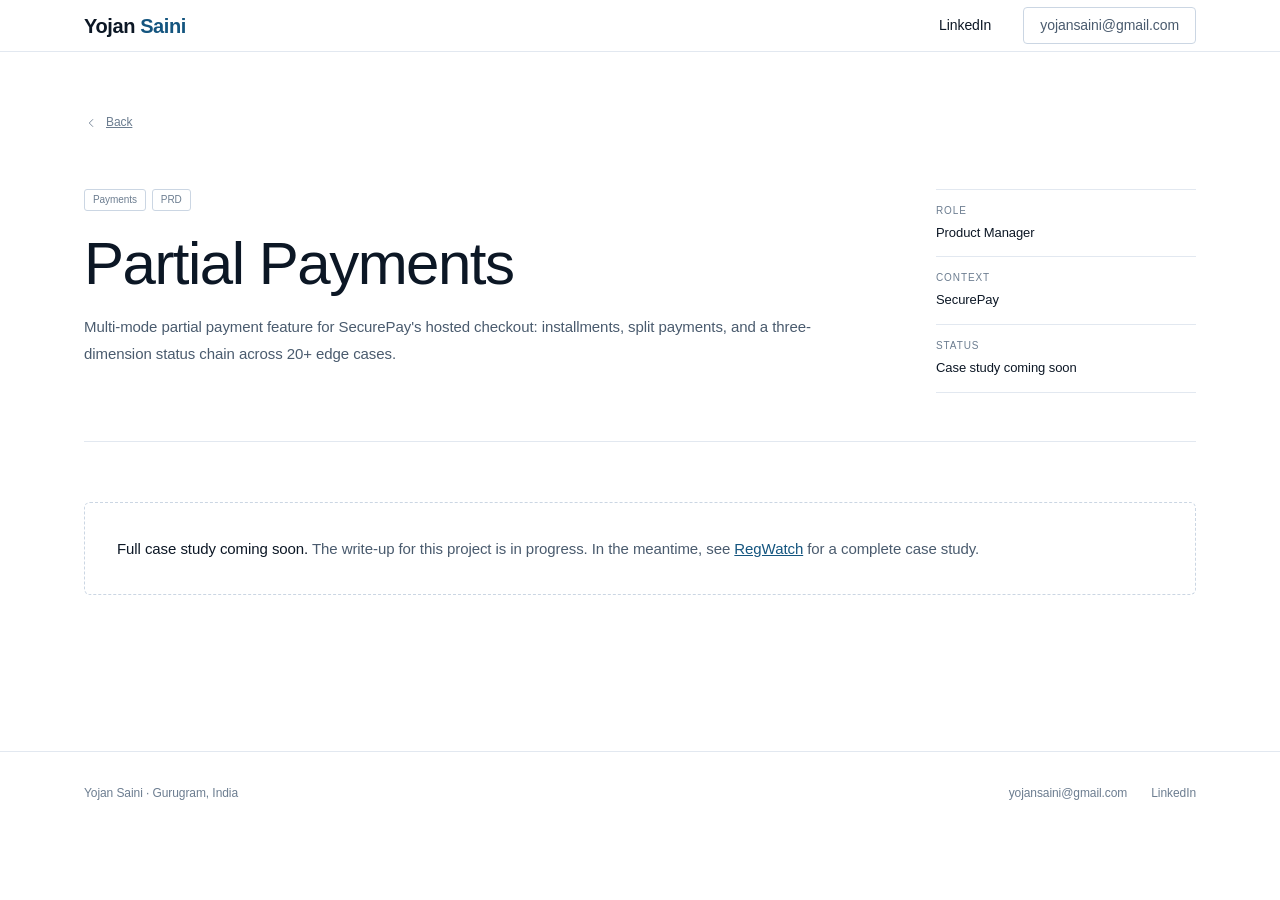
==== projects/partial-payments.html @ e617119c "portfolio" ====
<!DOCTYPE html>
<html lang="en">
<head>
<meta charset="UTF-8">
<meta name="viewport" content="width=device-width, initial-scale=1">
<title>Partial Payments · Yojan Saini</title>
<link rel="preconnect" href="https://api.fontshare.com">
<link rel="preconnect" href="https://cdn.fontshare.com" crossorigin>
<link href="https://api.fontshare.com/v2/css?f[]=general-sans@300,400,500,600,700&display=swap" rel="stylesheet">
<link rel="stylesheet" href="../assets/css/style.css">
</head>
<body>

<nav class="site-nav">
  <a class="nav-id" href="../index.html">Yojan <span>Saini</span></a>
  <div class="nav-right">
    <a href="https://linkedin.com/in/yojan-saini/" target="_blank">LinkedIn</a>
    <a href="mailto:yojansaini@gmail.com" class="nav-cta">yojansaini@gmail.com</a>
  </div>
</nav>

<div class="cs-wrap">
  <a class="back" href="../index.html"><svg viewBox="0 0 24 24"><polyline points="15 18 9 12 15 6"/></svg>Back</a>
  <div class="cs-header">
    <div>
      <div class="cs-tags"><span class="rtag">Payments</span><span class="rtag">PRD</span></div>
      <h1 class="cs-title">Partial Payments</h1>
      <p class="cs-lead">Multi-mode partial payment feature for SecurePay's hosted checkout: installments, split payments, and a three-dimension status chain across 20+ edge cases.</p>
    </div>
    <div>
      <div class="spec-item"><div class="spec-label">Role</div><div class="spec-val">Product Manager</div></div>
      <div class="spec-item"><div class="spec-label">Context</div><div class="spec-val">SecurePay</div></div>
      <div class="spec-item"><div class="spec-label">Status</div><div class="spec-val">Case study coming soon</div></div>
    </div>
  </div>
  <div class="cs-soon"><strong>Full case study coming soon.</strong> The write-up for this project is in progress. In the meantime, see <a href="regwatch.html" style="color:var(--accent2)">RegWatch</a> for a complete case study.</div>
</div>

<footer>
  <span class="footer-l">Yojan Saini · Gurugram, India</span>
  <div class="footer-r">
    <a href="mailto:yojansaini@gmail.com">yojansaini@gmail.com</a>
    <a href="https://linkedin.com/in/yojan-saini/" target="_blank">LinkedIn</a>
  </div>
</footer>
</body></html>
---- assets/css/style.css ----
*,*::before,*::after{box-sizing:border-box;margin:0;padding:0}
:root{
  color-scheme:dark;
  --bg:#070f1c;--bg1:#0e1b2e;--bg2:#13263d;--bg3:#1e3a5c;
  --text:#f4f6f8;--text2:#b2c0d1;--text3:#8699ad;
  --accent:#5a9fd4;--accent2:#8ec5f0;
  --border:#24405f;--border2:#365madd;--border2:#365a7f;
  --purple:#9b74e8;--purple2:#bfa0f5;
  --navbg:rgba(7,15,28,.92);--card1:#0e1b2e;--card2:rgba(14,27,46,.45);
  --card1h:#13263d;--card2h:rgba(19,38,61,.55);
  --cell:#070f1c;--btn-fg:#06111f;
  --tint:rgba(90,159,212,.10);--tintb:rgba(90,159,212,.38);
  --glow1:rgba(90,159,212,.18);--glow2:rgba(155,116,232,.07);
  --sans:'General Sans','Inter',-apple-system,BlinkMacSystemFont,'Segoe UI',sans-serif;--display:'General Sans','Inter',-apple-system,BlinkMacSystemFont,'Segoe UI',sans-serif;
}
html{scroll-behavior:smooth}
body{font-family:var(--sans);background:var(--bg);color:var(--text);font-size:15px;line-height:1.6;min-height:100vh;-webkit-font-smoothing:antialiased;padding-top:52px;}

/* NAV */
.site-nav{position:fixed;top:0;left:0;right:0;z-index:100;padding:0 max(var(--pad),calc((100vw - 1240px)/2 + var(--pad)));height:52px;display:flex;align-items:center;justify-content:space-between;border-bottom:1px solid var(--border);background:var(--navbg);backdrop-filter:blur(12px);}
.nav-id{text-decoration:none;font-family:var(--display);font-size:20px;font-weight:600;letter-spacing:-0.01em;color:var(--text);cursor:pointer;}
.nav-id span{color:var(--accent2)}
.nav-right{display:flex;align-items:center;gap:32px}
.nav-right a{font-size:14px;color:var(--text);text-decoration:none;transition:color .15s;}
.nav-right a:hover{color:var(--text)}
.nav-cta{font-size:13px;padding:6px 16px;border:1px solid var(--border2);border-radius:4px;color:var(--text2) !important;transition:all .15s !important;}
.nav-cta:hover{border-color:var(--accent) !important;color:var(--accent) !important;}

/* PAGES */

/* --- */
.hero{max-width:1240px;margin:0 auto;padding:104px 48px 88px;}
.hero-pre{font-size:12px;color:var(--accent);letter-spacing:0.06em;margin-bottom:24px;}
.hero-name{font-family:var(--display);font-size:96px;font-weight:300;line-height:1.02;letter-spacing:-0.025em;color:var(--text);margin-bottom:28px;}
.hero-name strong{font-weight:600}
.hero-desc{font-size:19px;color:var(--text2);line-height:1.8;max-width:640px;margin-bottom:44px;}
.hero-desc em{color:var(--text);font-style:normal}
.hero-actions{display:flex;gap:14px;align-items:center;margin-bottom:72px;}
.btn-primary{font-family:var(--sans);font-size:13px;font-weight:500;padding:11px 26px;background:var(--accent);color:var(--btn-fg);border:none;border-radius:4px;cursor:pointer;transition:background .15s;}
.btn-primary:hover{background:var(--accent2)}
.btn-ghost{font-size:13px;color:var(--text2);text-decoration:none;transition:color .15s;}
.btn-ghost:hover{color:var(--text)}
.hero-stats{display:grid;grid-template-columns:repeat(4,1fr);gap:1px;background:var(--border);border:1px solid var(--border);border-radius:6px;overflow:hidden;}
.stat-cell{background:var(--bg1);padding:20px 24px;}
.stat-val{font-family:var(--display);font-size:24px;font-weight:600;color:var(--text);line-height:1;margin-bottom:6px;}
.stat-desc{font-size:12px;color:var(--text3);line-height:1.4;}

/* --- */
.divider{max-width:1240px;margin:0 auto;padding:0 48px;border-top:1px solid var(--border);}

/* --- */
.work-wrap{max-width:1240px;margin:0 auto;padding:56px 48px 100px}
.work-title{font-family:var(--display);font-size:12px;font-weight:500;color:var(--text3);letter-spacing:0.08em;margin-bottom:36px;}
.case-row{color:inherit;text-decoration:none;display:grid;grid-template-columns:180px 1fr 130px;gap:36px;align-items:start;padding:32px 0;border-top:1px solid var(--border);cursor:pointer;transition:border-color .2s;}
.case-row:last-child{border-bottom:1px solid var(--border)}
.case-row:hover{border-top-color:var(--accent)}
.case-row:hover .case-row-title{color:var(--accent2)}
.case-row-meta{padding-top:4px}
.case-row-num{font-family:var(--display);font-size:11px;color:var(--text3);margin-bottom:10px;}
.case-row-tags{display:flex;flex-direction:column;gap:5px}
.rtag{display:inline-block;font-size:10px;color:var(--text3);border:1px solid var(--border2);border-radius:3px;padding:2px 8px;width:fit-content;}
.rtag.ai{color:var(--accent2);border-color:var(--tintb)}
.case-row-title{font-family:var(--display);font-size:24px;font-weight:500;color:var(--text);margin-bottom:10px;transition:color .15s;}
.case-row-sub{font-size:14px;color:var(--text2);line-height:1.7;max-width:440px}
.case-row-right{text-align:right;padding-top:4px;}
.case-row-arrow{font-size:20px;color:var(--text3);transition:transform .2s,color .2s;display:block;margin-bottom:12px;}
.case-row:hover .case-row-arrow{transform:translate(4px,-4px);color:var(--accent)}
.case-row-stack{font-size:11px;color:var(--text3);line-height:1.9;}
.case-row.soon{opacity:0.5}
.case-row.soon:hover{opacity:0.8}
.case-row.soon .case-row-title{color:var(--text)}
.soon-label{font-size:11px;color:var(--text3);border:1px solid var(--border2);border-radius:3px;padding:3px 8px;}

/* --- */
.cs-wrap{max-width:1240px;margin:0 auto;padding:60px 48px 100px}
.back{display:inline-flex;align-items:center;gap:8px;font-size:12px;color:var(--text3);background:none;border:none;cursor:pointer;padding:0;margin-bottom:56px;transition:color .15s;}
.back:hover{color:var(--accent)}
.back svg{width:14px;height:14px;stroke:currentColor;fill:none;stroke-width:1.5;stroke-linecap:round;stroke-linejoin:round}
.cs-header{display:grid;grid-template-columns:1fr 220px;gap:56px;align-items:start;margin-bottom:60px;padding-bottom:48px;border-bottom:1px solid var(--border);}
.cs-tags{display:flex;gap:6px;margin-bottom:20px}
.cs-title{font-family:var(--display);font-size:48px;font-weight:500;line-height:1.1;letter-spacing:-0.02em;color:var(--text);margin-bottom:16px;}
.cs-lead{font-size:15px;color:var(--text2);line-height:1.8}
.spec-item{padding:13px 0;border-bottom:1px solid var(--border);}
.spec-item:first-child{border-top:1px solid var(--border)}
.spec-label{font-size:10px;color:var(--text3);letter-spacing:0.08em;margin-bottom:4px}
.spec-val{font-size:13px;color:var(--text);font-weight:500}
.cs-body{display:grid;grid-template-columns:150px 1fr;gap:48px}
.cs-rail{position:sticky;top:72px;height:fit-content}
.cs-rail-item{font-size:12px;color:var(--text3);padding:8px 0 8px 12px;cursor:pointer;transition:color .15s;border-left:2px solid transparent;display:block;text-decoration:none;}
.cs-rail-item:hover,.cs-rail-item.act{color:var(--accent);border-left-color:var(--accent)}
.cs-section{margin-bottom:56px}
.cs-section-label{font-size:11px;color:var(--text3);letter-spacing:0.08em;margin-bottom:20px;padding-bottom:12px;border-bottom:1px solid var(--border);}
.cs-text{font-size:15px;color:var(--text2);line-height:1.8}
.cs-text p{margin-bottom:16px}
.cs-text p:last-child{margin-bottom:0}
.cs-text strong{color:var(--text);font-weight:500}
.callout{border-left:2px solid var(--accent);padding:16px 20px;margin:20px 0;background:var(--tint);border-radius:0 4px 4px 0;font-size:14px;color:var(--text2);line-height:1.7;}
.routing{display:grid;grid-template-columns:1fr 1fr;gap:1px;background:var(--border);border:1px solid var(--border);border-radius:6px;overflow:hidden;margin:20px 0;}
.routing-cell{background:var(--bg1);padding:22px}
.routing-type{font-size:10px;letter-spacing:0.08em;color:var(--text3);margin-bottom:10px}
.routing-type.ai{color:var(--accent2)}
.routing-name{font-family:var(--display);font-size:16px;font-weight:500;color:var(--text);margin-bottom:6px}
.routing-detail{font-size:13px;color:var(--text2);line-height:1.6}
.impact{display:grid;grid-template-columns:1fr 1fr;gap:1px;background:var(--border);border:1px solid var(--border);border-radius:6px;overflow:hidden;margin:20px 0;}
.impact-cell{background:var(--bg1);padding:22px}
.impact-num{font-family:var(--display);font-size:34px;font-weight:600;color:var(--accent2);line-height:1;margin-bottom:8px}
.impact-desc{font-size:13px;color:var(--text2);line-height:1.5}
.stack{display:flex;flex-wrap:wrap;gap:6px;margin:16px 0}
.pill{font-size:11px;padding:4px 12px;border:1px solid var(--border2);border-radius:3px;color:var(--text2);}

/* --- */
.arch-wrap{border:1px solid var(--border2);border-radius:8px;background:var(--bg1);padding:32px 24px;margin:20px 0;overflow-x:auto;}
.arch-wrap svg{display:block;min-width:580px;}

/* --- */
.rw-graphic-wrap{position:relative;width:100%;height:260px;border-radius:10px;overflow:hidden;border:1px solid var(--border2);margin:20px 0;background:#06021a;}
#rwCanvas{display:block;width:100%;height:100%;}

/* --- */
footer{border-top:1px solid var(--border);padding:32px max(var(--pad),calc((100vw - 1240px)/2 + var(--pad)));display:flex;justify-content:space-between;align-items:center;}
.footer-l{font-size:12px;color:var(--text3)}
.footer-r{display:flex;gap:24px}
.footer-r a{font-size:12px;color:var(--text3);text-decoration:none;transition:color .15s}
.footer-r a:hover{color:var(--accent)}

@media(max-width:768px){
  .site-nav{padding:0 20px}
  .hero{padding:60px 20px 56px}
  .hero-name{font-size:48px}
  .hero-stats{grid-template-columns:1fr 1fr}
  .work-wrap,.cs-wrap,.divider{padding-left:20px;padding-right:20px}
  .case-row{grid-template-columns:1fr;gap:12px}
  .case-row-right{text-align:left}
  .cs-header{grid-template-columns:1fr}
  .cs-body{grid-template-columns:1fr}
  .cs-rail{display:none}
  .routing,.impact{grid-template-columns:1fr}
  footer{flex-direction:column;gap:16px;align-items:flex-start;padding:24px 20px}
}

/* Multi-page additions */
.cs-section{scroll-margin-top:72px}
.cs-soon{border:1px dashed var(--border2);border-radius:6px;padding:32px;margin-bottom:56px;color:var(--text2);font-size:15px;line-height:1.8}
.cs-soon strong{color:var(--text);font-weight:500}
.hero{position:relative}
.hero::before{content:"";position:absolute;top:-40px;right:-60px;width:520px;height:520px;background:radial-gradient(circle,var(--glow1),var(--glow2) 45%,transparent 70%);pointer-events:none;z-index:-1}
@media(max-width:768px){.hero-name{font-size:56px}.site-nav{padding:0 20px}footer{padding:24px 20px}}

/* Fluid layout */
:root{--pad:clamp(20px,5vw,72px)}
.hero,.work-wrap,.cs-wrap,.divider{padding-left:var(--pad);padding-right:var(--pad)}
.hero{padding-top:clamp(48px,9vw,110px);padding-bottom:clamp(48px,7vw,96px);display:grid;grid-template-columns:minmax(0,1.15fr) minmax(0,1fr);column-gap:clamp(32px,6vw,96px);align-items:start}
.hero>*{grid-column:1}
.hero-name{font-size:clamp(52px,8vw,112px)}
.hero-desc{font-size:clamp(16px,1.5vw,20px)}
.hero-actions{margin-bottom:0;flex-wrap:wrap}
.hero-stats{grid-column:2;grid-row:1/span 5;align-self:center;grid-template-columns:1fr 1fr}
.stat-cell{padding:clamp(18px,2.2vw,32px)}
.stat-val{font-size:clamp(24px,3vw,40px)}
.work-wrap{padding-top:clamp(40px,5vw,64px);padding-bottom:clamp(56px,8vw,110px)}
.case-row{grid-template-columns:minmax(120px,0.6fr) minmax(0,2.4fr) minmax(90px,0.5fr);gap:clamp(16px,3vw,48px)}
.case-row-title{font-size:clamp(22px,2.6vw,32px)}
.case-row-sub{max-width:60ch}
.cs-title{font-size:clamp(34px,5vw,60px)}
.cs-header{grid-template-columns:minmax(0,1fr) minmax(200px,260px);gap:clamp(24px,5vw,72px)}
.cs-body{grid-template-columns:150px minmax(0,1fr);gap:clamp(24px,4vw,56px)}
@media(max-width:900px){
  .hero{grid-template-columns:1fr}
  .hero-stats{grid-column:1;grid-row:auto;margin-top:40px}
  .hero-actions{margin-bottom:0}
  .case-row{grid-template-columns:1fr;gap:12px}
  .case-row-right{text-align:left}
  .cs-header,.cs-body{grid-template-columns:1fr}
  .cs-rail{display:none}
}
@media(max-width:560px){.routing,.impact{grid-template-columns:1fr}.hero-stats{grid-template-columns:1fr 1fr}}
.hero::before{right:0}

/* ---- Project cards ---- */
.work-head{display:flex;justify-content:space-between;align-items:baseline;gap:24px;flex-wrap:wrap;margin-bottom:28px}
.work-title{margin-bottom:0}
.work-note{font-size:12px;color:var(--text3)}

.pcard{display:block;text-decoration:none;color:inherit;border:1px solid var(--border);border-radius:10px;background:linear-gradient(180deg,var(--card1),var(--card2));padding:clamp(22px,2.8vw,34px);margin-bottom:18px;transition:border-color .2s,transform .2s,background .2s;}
.pcard:hover{border-color:var(--border2);transform:translateY(-2px);background:linear-gradient(180deg,var(--card1h),var(--card2h))}
.pcard:hover .pcard-title{color:var(--accent2)}
.pcard:hover .pcard-arrow{transform:translate(3px,-3px);color:var(--accent2)}

.pcard-top{display:flex;justify-content:space-between;align-items:flex-start;gap:16px;margin-bottom:14px}
.pcard-lead{display:flex;align-items:baseline;gap:14px;flex-wrap:wrap}
.pcard-num{font-family:var(--display);font-size:12px;color:var(--text3)}
.pcard-title{font-family:var(--display);font-size:clamp(24px,2.6vw,32px);font-weight:500;color:var(--text);transition:color .15s;letter-spacing:-0.01em}
.pcard-status{font-size:11px;color:var(--text3);border:1px solid var(--border2);border-radius:999px;padding:3px 11px;white-space:nowrap}
.pcard-status.live{color:var(--accent2);border-color:var(--tintb)}
.pcard-arrow{font-size:20px;color:var(--text3);transition:transform .2s,color .2s;flex-shrink:0}

.pcard-tags{display:flex;flex-wrap:wrap;gap:6px;margin-bottom:16px}
.pcard-sub{font-size:15px;color:var(--text2);line-height:1.75;max-width:72ch;margin-bottom:24px}

.pcard-points{display:grid;grid-template-columns:repeat(auto-fit,minmax(200px,1fr));gap:1px;background:var(--border);border:1px solid var(--border);border-radius:7px;overflow:hidden;margin-bottom:22px}
.pp{background:var(--cell);padding:18px 20px}
.pp-label{font-size:10px;letter-spacing:.07em;text-transform:uppercase;color:var(--accent);margin-bottom:8px}
.pp-text{font-size:13px;color:var(--text2);line-height:1.65}

.pcard-foot{display:flex;justify-content:space-between;align-items:center;gap:20px;flex-wrap:wrap;padding-top:18px;border-top:1px solid var(--border)}
.pcard-metrics{display:flex;gap:22px;flex-wrap:wrap}
.pm{font-size:12px;color:var(--text3)}
.pm b{font-family:var(--display);font-size:15px;font-weight:600;color:var(--text);margin-right:5px}
.pcard-stack{font-size:11px;color:var(--text3);text-align:right}

@media(max-width:620px){
  .pcard-foot{flex-direction:column;align-items:flex-start;gap:14px}
  .pcard-stack{text-align:left}
  .pcard-metrics{gap:16px}
}

/* ---- Light theme (follows system setting) ---- */
@media (prefers-color-scheme: light){
  :root{
    color-scheme:light;
    --bg:#ffffff;--bg1:#f6f8fb;--bg2:#eef2f8;--bg3:#dde5ef;
    --text:#0c1725;--text2:#4a5b6e;--text3:#6c7d90;
    --accent:#1f6b9e;--accent2:#14557f;
    --border:#e2e8f0;--border2:#cbd6e3;
    --purple:#6b3fc4;--purple2:#5330a0;
    --navbg:rgba(255,255,255,.9);--card1:#ffffff;--card2:#f8fafc;
    --card1h:#ffffff;--card2h:#f1f6fb;
    --cell:#fbfcfe;--btn-fg:#ffffff;
    --tint:rgba(31,107,158,.07);--tintb:rgba(31,107,158,.3);
    --glow1:rgba(31,107,158,.1);--glow2:rgba(107,63,196,.05);
  }
  .pcard{box-shadow:0 1px 2px rgba(12,23,37,.05)}
  .pcard:hover{box-shadow:0 6px 20px rgba(12,23,37,.08)}
  /* Diagrams are drawn with fixed dark colours: keep them on a dark panel */
  .arch-wrap,.rw-graphic-wrap{background:#0b1726;border-color:#24405f}
}

/* ---- General Sans tuning (single family: hierarchy by weight) ---- */
body{font-size:16px;letter-spacing:-0.005em}
.hero-name{letter-spacing:-0.035em}
.hero-name strong{font-weight:700}
.cs-title,.pcard-title{letter-spacing:-0.025em}
.work-title,.cs-section-label,.spec-label,.pp-label,.routing-type{font-weight:500;letter-spacing:0.09em;text-transform:uppercase}
.stat-val,.impact-num,.pm b{font-weight:700;letter-spacing:-0.02em;font-variant-numeric:tabular-nums}
.rtag,.pill,.pcard-status{font-weight:500}
.nav-id{font-weight:700;letter-spacing:-0.02em}
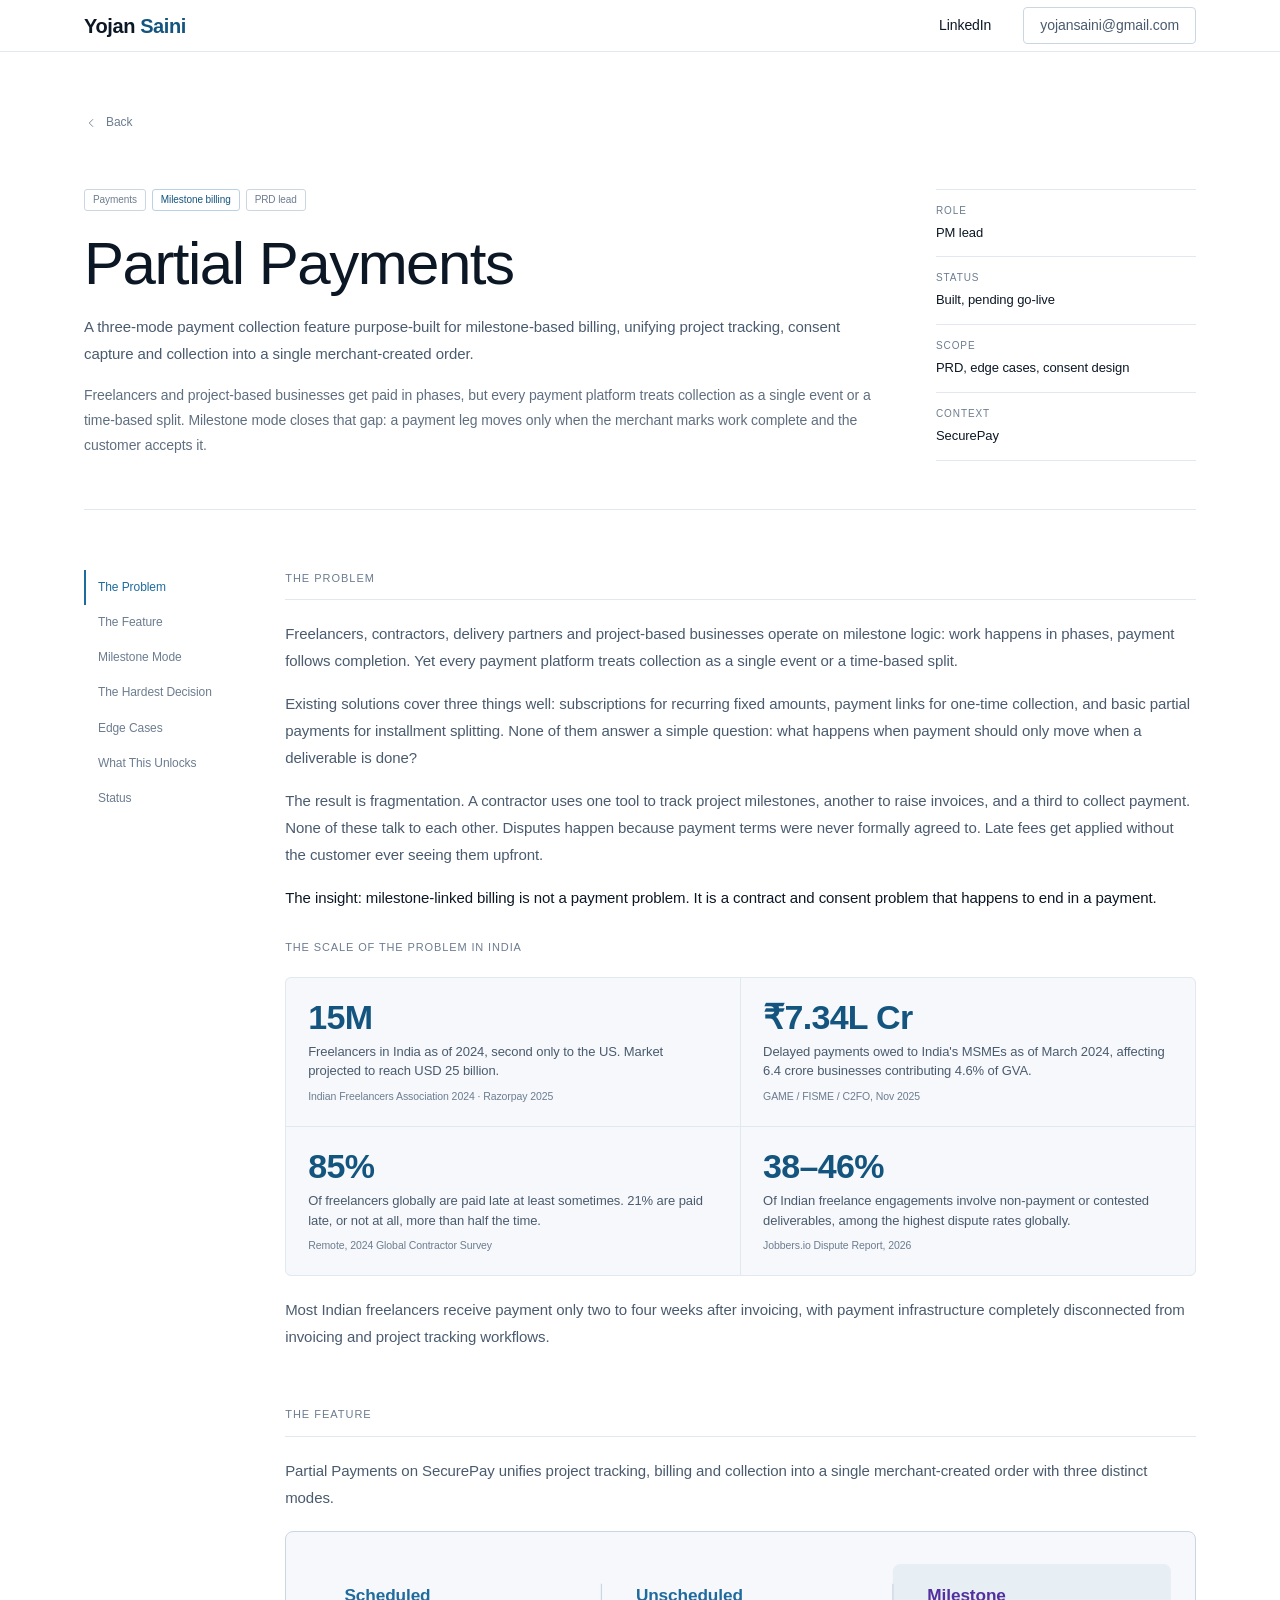
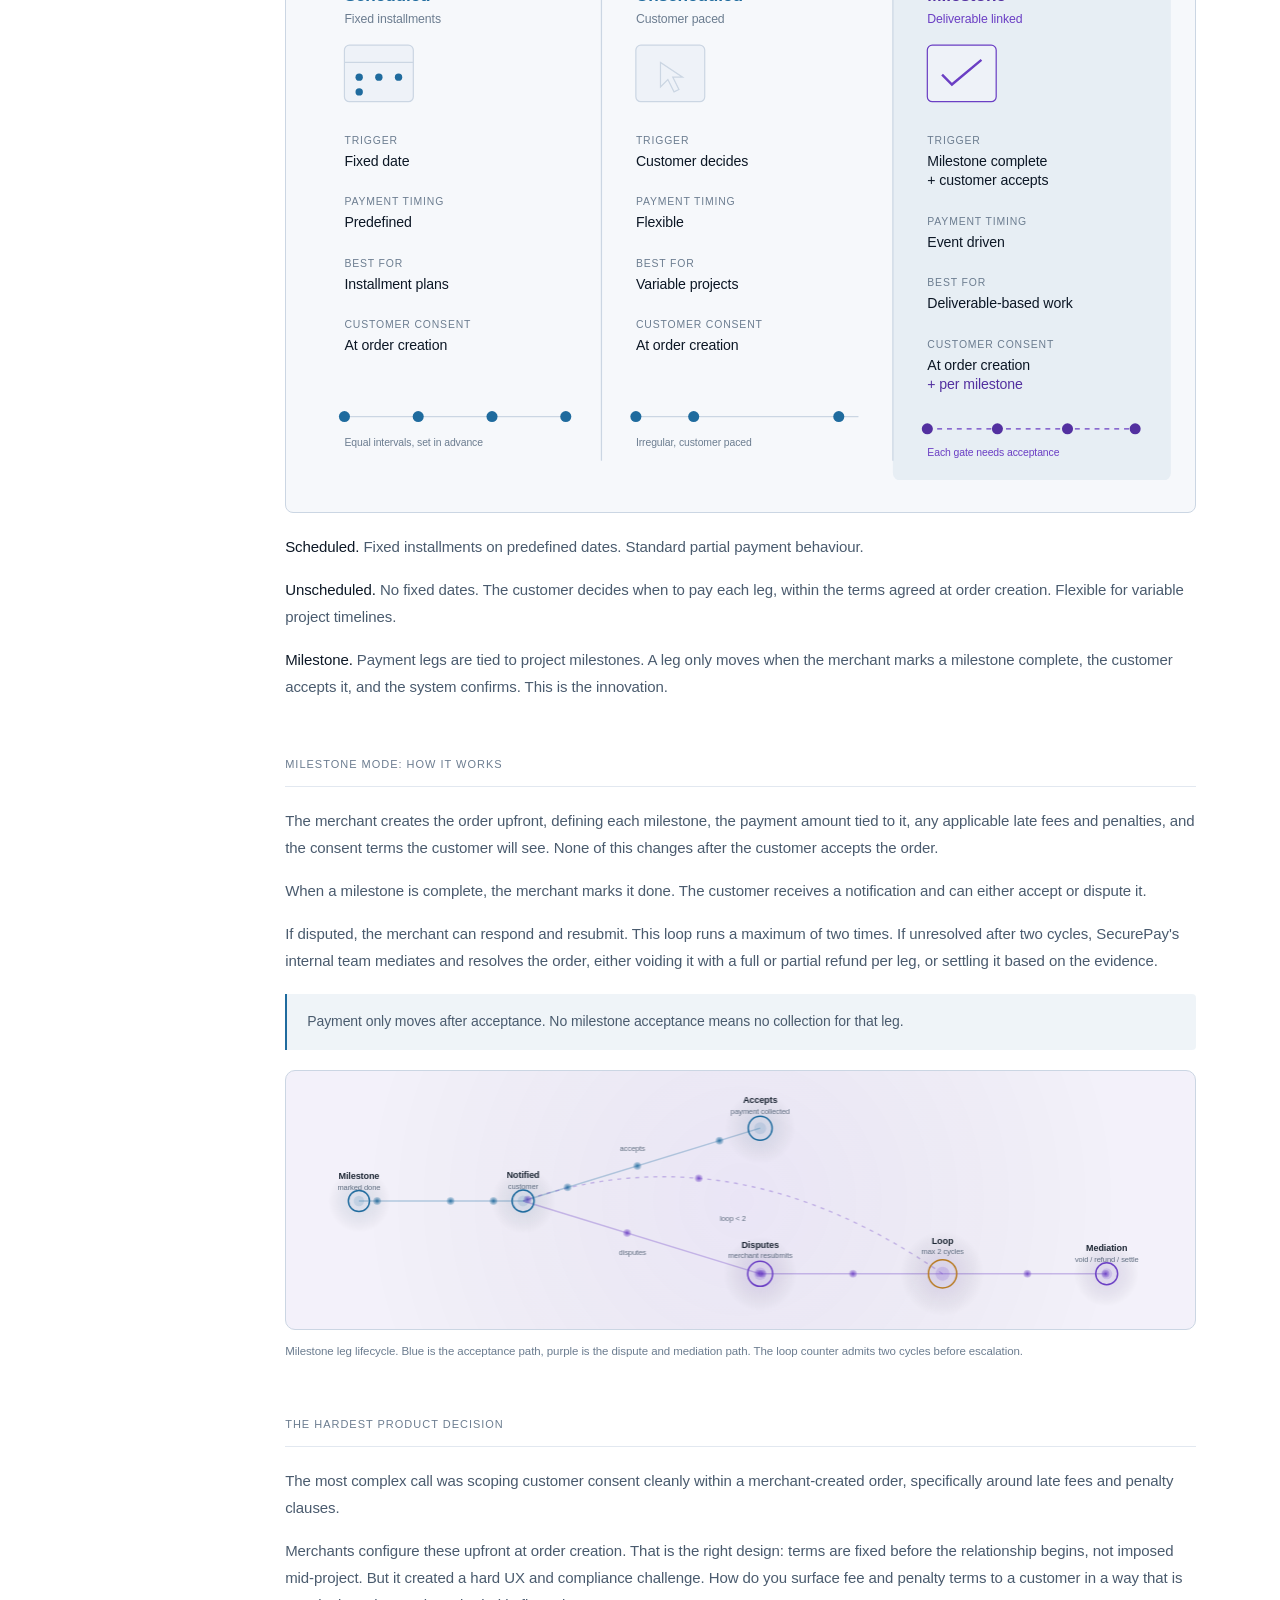
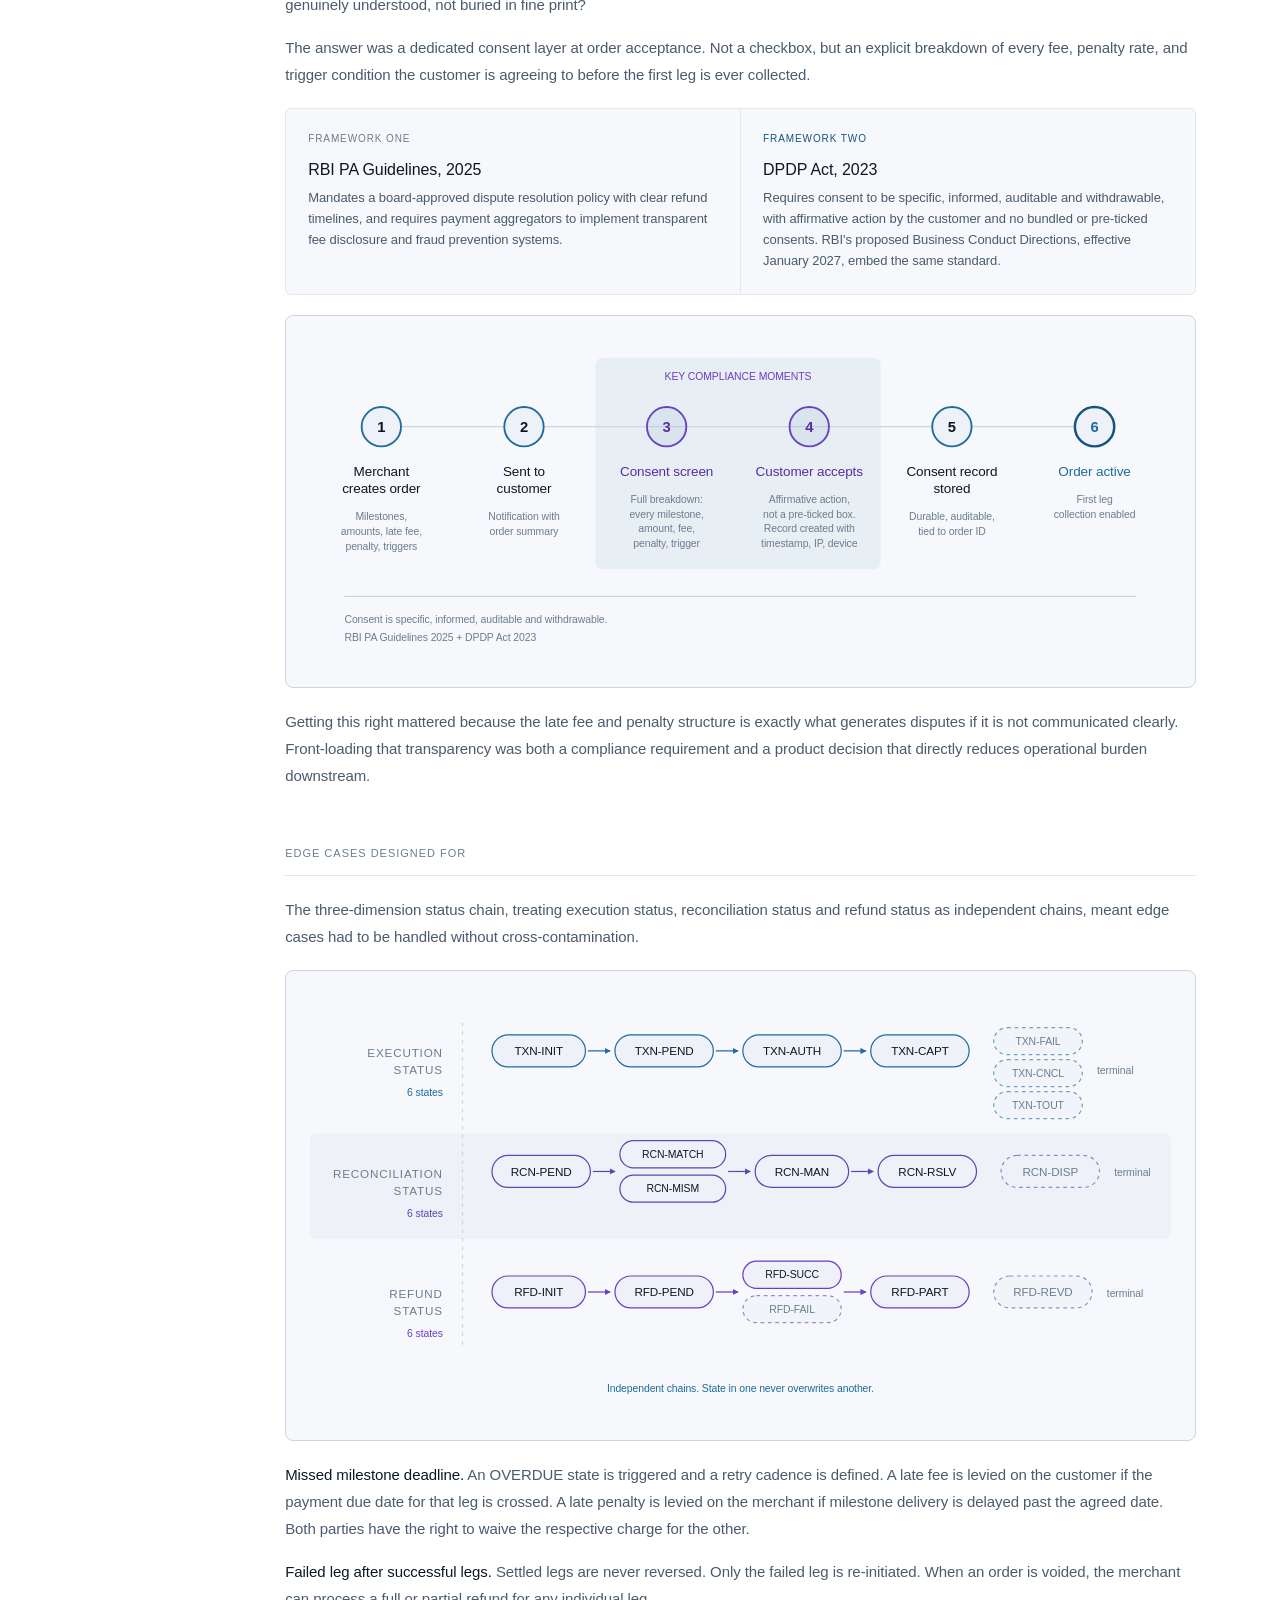
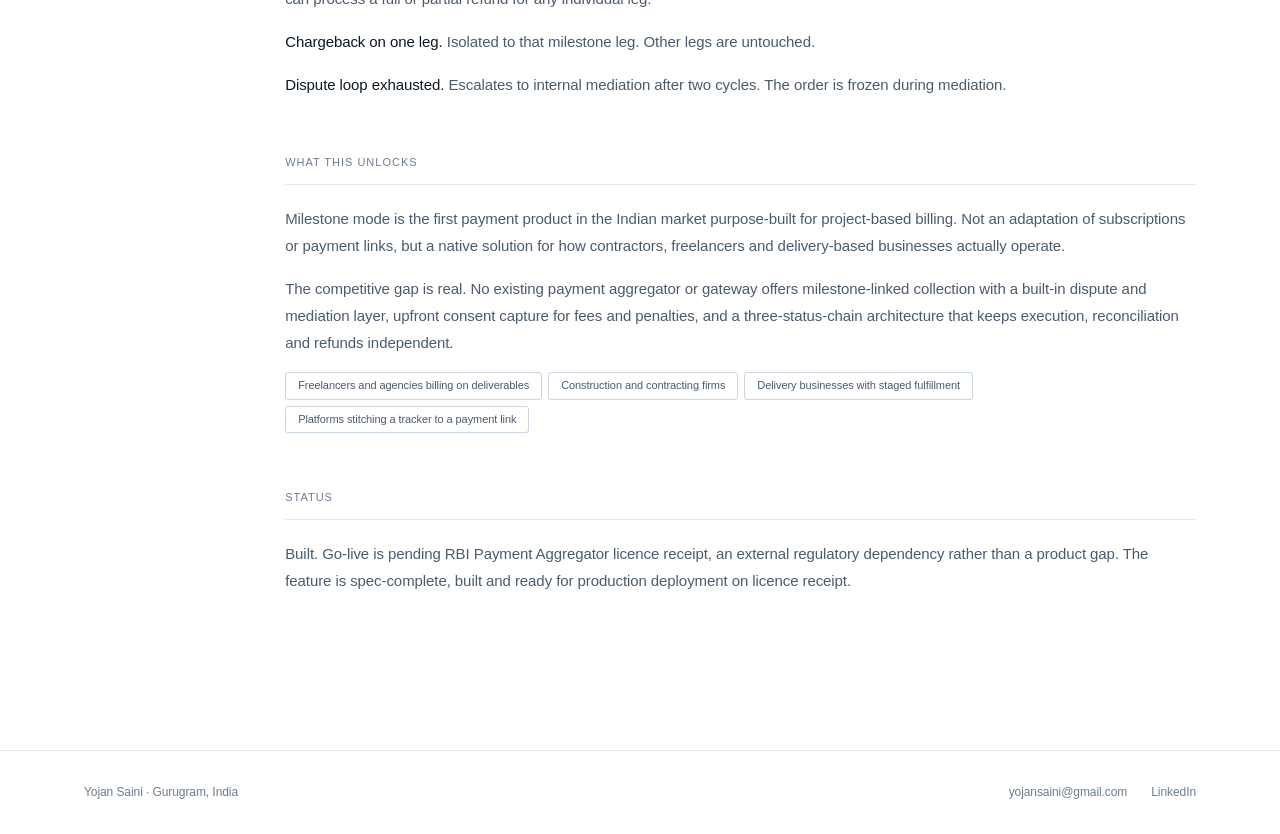
==== commit 2e64b723: "Partial payments added" ====
--- a/projects/partial-payments.html
+++ b/projects/partial-payments.html
@@ -19,22 +19,448 @@
   </div>
 </nav>
 
-<div class="cs-wrap">
-  <a class="back" href="../index.html"><svg viewBox="0 0 24 24"><polyline points="15 18 9 12 15 6"/></svg>Back</a>
-  <div class="cs-header">
-    <div>
-      <div class="cs-tags"><span class="rtag">Payments</span><span class="rtag">PRD</span></div>
-      <h1 class="cs-title">Partial Payments</h1>
-      <p class="cs-lead">Multi-mode partial payment feature for SecurePay's hosted checkout: installments, split payments, and a three-dimension status chain across 20+ edge cases.</p>
+  <div class="cs-wrap">
+    <a class="back" href="../index.html"><svg viewBox="0 0 24 24"><polyline points="15 18 9 12 15 6"/></svg>Back</a>
+
+    <div class="cs-header">
+      <div>
+        <div class="cs-tags">
+          <span class="rtag">Payments</span>
+          <span class="rtag ai">Milestone billing</span>
+          <span class="rtag">PRD lead</span>
+        </div>
+        <h1 class="cs-title">Partial Payments</h1>
+        <p class="cs-lead">A three-mode payment collection feature purpose-built for milestone-based billing, unifying project tracking, consent capture and collection into a single merchant-created order.</p>
+        <p class="cs-lead-2">Freelancers and project-based businesses get paid in phases, but every payment platform treats collection as a single event or a time-based split. Milestone mode closes that gap: a payment leg moves only when the merchant marks work complete and the customer accepts it.</p>
+      </div>
+      <div>
+        <div class="spec-item"><div class="spec-label">Role</div><div class="spec-val">PM lead</div></div>
+        <div class="spec-item"><div class="spec-label">Status</div><div class="spec-val">Built, pending go-live</div></div>
+        <div class="spec-item"><div class="spec-label">Scope</div><div class="spec-val">PRD, edge cases, consent design</div></div>
+        <div class="spec-item"><div class="spec-label">Context</div><div class="spec-val">SecurePay</div></div>
+      </div>
     </div>
-    <div>
-      <div class="spec-item"><div class="spec-label">Role</div><div class="spec-val">Product Manager</div></div>
-      <div class="spec-item"><div class="spec-label">Context</div><div class="spec-val">SecurePay</div></div>
-      <div class="spec-item"><div class="spec-label">Status</div><div class="spec-val">Case study coming soon</div></div>
+
+    <div class="cs-body">
+      <nav class="cs-rail">
+        <a class="cs-rail-item act" href="#s-problem">The Problem</a>
+        <a class="cs-rail-item" href="#s-feature">The Feature</a>
+        <a class="cs-rail-item" href="#s-milestone">Milestone Mode</a>
+        <a class="cs-rail-item" href="#s-decision">The Hardest Decision</a>
+        <a class="cs-rail-item" href="#s-edge">Edge Cases</a>
+        <a class="cs-rail-item" href="#s-unlocks">What This Unlocks</a>
+        <a class="cs-rail-item" href="#s-status">Status</a>
+      </nav>
+
+      <div class="cs-content">
+
+        <!-- ============ PROBLEM ============ -->
+        <div class="cs-section" id="s-problem">
+          <p class="cs-section-label">The Problem</p>
+          <div class="cs-text">
+            <p>Freelancers, contractors, delivery partners and project-based businesses operate on milestone logic: work happens in phases, payment follows completion. Yet every payment platform treats collection as a single event or a time-based split.</p>
+            <p>Existing solutions cover three things well: subscriptions for recurring fixed amounts, payment links for one-time collection, and basic partial payments for installment splitting. None of them answer a simple question: what happens when payment should only move when a deliverable is done?</p>
+            <p>The result is fragmentation. A contractor uses one tool to track project milestones, another to raise invoices, and a third to collect payment. None of these talk to each other. Disputes happen because payment terms were never formally agreed to. Late fees get applied without the customer ever seeing them upfront.</p>
+            <p><strong>The insight: milestone-linked billing is not a payment problem. It is a contract and consent problem that happens to end in a payment.</strong></p>
+          </div>
+
+          <p class="stat-strip-label">The scale of the problem in India</p>
+          <div class="impact">
+            <div class="impact-cell">
+              <div class="impact-num">15M</div>
+              <div class="impact-desc">Freelancers in India as of 2024, second only to the US. Market projected to reach USD 25 billion.<cite>Indian Freelancers Association 2024 · Razorpay 2025</cite></div>
+            </div>
+            <div class="impact-cell">
+              <div class="impact-num">₹7.34L Cr</div>
+              <div class="impact-desc">Delayed payments owed to India's MSMEs as of March 2024, affecting 6.4 crore businesses contributing 4.6% of GVA.<cite>GAME / FISME / C2FO, Nov 2025</cite></div>
+            </div>
+            <div class="impact-cell">
+              <div class="impact-num">85%</div>
+              <div class="impact-desc">Of freelancers globally are paid late at least sometimes. 21% are paid late, or not at all, more than half the time.<cite>Remote, 2024 Global Contractor Survey</cite></div>
+            </div>
+            <div class="impact-cell">
+              <div class="impact-num">38–46%</div>
+              <div class="impact-desc">Of Indian freelance engagements involve non-payment or contested deliverables, among the highest dispute rates globally.<cite>Jobbers.io Dispute Report, 2026</cite></div>
+            </div>
+          </div>
+          <div class="cs-text">
+            <p>Most Indian freelancers receive payment only two to four weeks after invoicing, with payment infrastructure completely disconnected from invoicing and project tracking workflows.</p>
+          </div>
+        </div>
+
+        <!-- ============ THE FEATURE ============ -->
+        <div class="cs-section" id="s-feature">
+          <p class="cs-section-label">The Feature</p>
+          <div class="cs-text">
+            <p>Partial Payments on SecurePay unifies project tracking, billing and collection into a single merchant-created order with three distinct modes.</p>
+          </div>
+
+          <!-- VISUAL 2: three modes comparison -->
+          <div class="arch-wrap">
+            <svg width="100%" viewBox="0 0 700 420" role="img" xmlns="http://www.w3.org/2000/svg">
+              <title>Scheduled, Unscheduled and Milestone modes compared</title>
+
+              <!-- milestone column highlight -->
+              <rect class="col-hl" x="474" y="0" width="226" height="420" rx="6"/>
+
+              <!-- dividers -->
+              <line class="ln" x1="237" y1="16" x2="237" y2="404" stroke-width="1"/>
+              <line class="ln" x1="474" y1="16" x2="474" y2="404" stroke-width="1"/>
+
+              <!-- ---------- SCHEDULED ---------- -->
+              <text class="mode-h ta" x="28" y="30">Scheduled</text>
+              <text class="mode-sub t3" x="28" y="48">Fixed installments</text>
+
+              <!-- calendar glyph -->
+              <rect class="box" x="28" y="66" width="56" height="46" rx="4" stroke-width="1"/>
+              <line class="ln" x1="28" y1="80" x2="84" y2="80" stroke-width="1"/>
+              <circle class="dot-a" cx="40" cy="92" r="3"/>
+              <circle class="dot-a" cx="56" cy="92" r="3"/>
+              <circle class="dot-a" cx="72" cy="92" r="3"/>
+              <circle class="dot-a" cx="40" cy="104" r="3"/>
+
+              <text class="pk t3" x="28" y="146">TRIGGER</text>
+              <text class="pv t1" x="28" y="164">Fixed date</text>
+              <text class="pk t3" x="28" y="196">PAYMENT TIMING</text>
+              <text class="pv t1" x="28" y="214">Predefined</text>
+              <text class="pk t3" x="28" y="246">BEST FOR</text>
+              <text class="pv t1" x="28" y="264">Installment plans</text>
+              <text class="pk t3" x="28" y="296">CUSTOMER CONSENT</text>
+              <text class="pv t1" x="28" y="314">At order creation</text>
+
+              <!-- timeline: evenly spaced -->
+              <line class="ln" x1="28" y1="368" x2="209" y2="368" stroke-width="1"/>
+              <circle class="dot-a" cx="28" cy="368" r="4.5"/>
+              <circle class="dot-a" cx="88" cy="368" r="4.5"/>
+              <circle class="dot-a" cx="148" cy="368" r="4.5"/>
+              <circle class="dot-a" cx="208" cy="368" r="4.5"/>
+              <text class="tiny t3" x="28" y="392">Equal intervals, set in advance</text>
+
+              <!-- ---------- UNSCHEDULED ---------- -->
+              <text class="mode-h ta" x="265" y="30">Unscheduled</text>
+              <text class="mode-sub t3" x="265" y="48">Customer paced</text>
+
+              <!-- cursor / action glyph -->
+              <rect class="box" x="265" y="66" width="56" height="46" rx="4" stroke-width="1"/>
+              <path class="ln" d="M285 80 L285 100 L291 94 L296 104 L300 102 L295 92 L303 92 Z" stroke-width="1"/>
+
+              <text class="pk t3" x="265" y="146">TRIGGER</text>
+              <text class="pv t1" x="265" y="164">Customer decides</text>
+              <text class="pk t3" x="265" y="196">PAYMENT TIMING</text>
+              <text class="pv t1" x="265" y="214">Flexible</text>
+              <text class="pk t3" x="265" y="246">BEST FOR</text>
+              <text class="pv t1" x="265" y="264">Variable projects</text>
+              <text class="pk t3" x="265" y="296">CUSTOMER CONSENT</text>
+              <text class="pv t1" x="265" y="314">At order creation</text>
+
+              <!-- timeline: irregular -->
+              <line class="ln" x1="265" y1="368" x2="446" y2="368" stroke-width="1"/>
+              <circle class="dot-a" cx="265" cy="368" r="4.5"/>
+              <circle class="dot-a" cx="312" cy="368" r="4.5"/>
+              <circle class="dot-a" cx="430" cy="368" r="4.5"/>
+              <text class="tiny t3" x="265" y="392">Irregular, customer paced</text>
+
+              <!-- ---------- MILESTONE ---------- -->
+              <text class="mode-h tp2" x="502" y="30">Milestone</text>
+              <text class="mode-sub tp" x="502" y="48">Deliverable linked</text>
+
+              <!-- checkpoint glyph -->
+              <rect class="box ai" x="502" y="66" width="56" height="46" rx="4" stroke-width="1"/>
+              <path class="lnp" d="M514 90 L522 98 L546 78" stroke-width="2" fill="none"/>
+
+              <text class="pk t3" x="502" y="146">TRIGGER</text>
+              <text class="pv t1" x="502" y="164">Milestone complete</text>
+              <text class="pv t1" x="502" y="180">+ customer accepts</text>
+              <text class="pk t3" x="502" y="212">PAYMENT TIMING</text>
+              <text class="pv t1" x="502" y="230">Event driven</text>
+              <text class="pk t3" x="502" y="262">BEST FOR</text>
+              <text class="pv t1" x="502" y="280">Deliverable-based work</text>
+              <text class="pk t3" x="502" y="312">CUSTOMER CONSENT</text>
+              <text class="pv t1" x="502" y="330">At order creation</text>
+              <text class="pv tp2" x="502" y="346">+ per milestone</text>
+
+              <!-- timeline: gated -->
+              <line class="lnp" x1="502" y1="378" x2="672" y2="378" stroke-width="1" stroke-dasharray="4 4"/>
+              <circle class="dot-p" cx="502" cy="378" r="4.5"/>
+              <circle class="dot-p" cx="559" cy="378" r="4.5"/>
+              <circle class="dot-p" cx="616" cy="378" r="4.5"/>
+              <circle class="dot-p" cx="671" cy="378" r="4.5"/>
+              <text class="tiny tp" x="502" y="400">Each gate needs acceptance</text>
+            </svg>
+          </div>
+
+          <div class="cs-text">
+            <p><strong>Scheduled.</strong> Fixed installments on predefined dates. Standard partial payment behaviour.</p>
+            <p><strong>Unscheduled.</strong> No fixed dates. The customer decides when to pay each leg, within the terms agreed at order creation. Flexible for variable project timelines.</p>
+            <p><strong>Milestone.</strong> Payment legs are tied to project milestones. A leg only moves when the merchant marks a milestone complete, the customer accepts it, and the system confirms. This is the innovation.</p>
+          </div>
+        </div>
+
+        <!-- ============ MILESTONE MODE ============ -->
+        <div class="cs-section" id="s-milestone">
+          <p class="cs-section-label">Milestone Mode: How It Works</p>
+          <div class="cs-text">
+            <p>The merchant creates the order upfront, defining each milestone, the payment amount tied to it, any applicable late fees and penalties, and the consent terms the customer will see. None of this changes after the customer accepts the order.</p>
+            <p>When a milestone is complete, the merchant marks it done. The customer receives a notification and can either accept or dispute it.</p>
+            <p>If disputed, the merchant can respond and resubmit. This loop runs a maximum of two times. If unresolved after two cycles, SecurePay's internal team mediates and resolves the order, either voiding it with a full or partial refund per leg, or settling it based on the evidence.</p>
+          </div>
+          <div class="callout">
+            Payment only moves after acceptance. No milestone acceptance means no collection for that leg.
+          </div>
+
+          <!-- VISUAL 1: animated acceptance loop -->
+          <div class="rw-graphic-wrap">
+            <canvas id="ppCanvas"></canvas>
+          </div>
+          <p class="fig-note">Milestone leg lifecycle. Blue is the acceptance path, purple is the dispute and mediation path. The loop counter admits two cycles before escalation.</p>
+        </div>
+
+        <!-- ============ HARDEST DECISION ============ -->
+        <div class="cs-section" id="s-decision">
+          <p class="cs-section-label">The Hardest Product Decision</p>
+          <div class="cs-text">
+            <p>The most complex call was scoping customer consent cleanly within a merchant-created order, specifically around late fees and penalty clauses.</p>
+            <p>Merchants configure these upfront at order creation. That is the right design: terms are fixed before the relationship begins, not imposed mid-project. But it created a hard UX and compliance challenge. How do you surface fee and penalty terms to a customer in a way that is genuinely understood, not buried in fine print?</p>
+            <p>The answer was a dedicated consent layer at order acceptance. Not a checkbox, but an explicit breakdown of every fee, penalty rate, and trigger condition the customer is agreeing to before the first leg is ever collected.</p>
+          </div>
+
+          <div class="routing">
+            <div class="routing-cell">
+              <div class="routing-type">Framework one</div>
+              <div class="routing-name">RBI PA Guidelines, 2025</div>
+              <div class="routing-detail">Mandates a board-approved dispute resolution policy with clear refund timelines, and requires payment aggregators to implement transparent fee disclosure and fraud prevention systems.</div>
+            </div>
+            <div class="routing-cell">
+              <div class="routing-type ai">Framework two</div>
+              <div class="routing-name">DPDP Act, 2023</div>
+              <div class="routing-detail">Requires consent to be specific, informed, auditable and withdrawable, with affirmative action by the customer and no bundled or pre-ticked consents. RBI's proposed Business Conduct Directions, effective January 2027, embed the same standard.</div>
+            </div>
+          </div>
+
+          <!-- VISUAL 4: consent layer flow -->
+          <div class="arch-wrap">
+            <svg width="100%" viewBox="0 0 700 250" role="img" xmlns="http://www.w3.org/2000/svg">
+              <title>Consent capture sequence at order acceptance</title>
+              <defs>
+                <marker id="ppArr" viewBox="0 0 10 10" refX="9" refY="5" markerWidth="6" markerHeight="6" orient="auto-start-reverse">
+                  <path d="M1 1L9 5L1 9" fill="none" stroke="context-stroke" stroke-width="1.5" stroke-linecap="round" stroke-linejoin="round"/>
+                </marker>
+              </defs>
+
+              <!-- highlight band behind steps 3 and 4 -->
+              <rect class="col-hl" x="232" y="8" width="232" height="172" rx="6"/>
+              <text class="tiny tp" x="348" y="26" text-anchor="middle">KEY COMPLIANCE MOMENTS</text>
+
+              <!-- connector rail -->
+              <line class="ln" x1="58" y1="64" x2="642" y2="64" stroke-width="1" marker-end="url(#ppArr)"/>
+
+              <!-- step 1 -->
+              <circle class="step" cx="58" cy="64" r="16"/>
+              <text class="step-n t1" x="58" y="64" text-anchor="middle" dominant-baseline="central">1</text>
+              <text class="step-t t1" x="58" y="104" text-anchor="middle">Merchant</text>
+              <text class="step-t t1" x="58" y="118" text-anchor="middle">creates order</text>
+              <text class="step-d t3" x="58" y="140" text-anchor="middle">Milestones,</text>
+              <text class="step-d t3" x="58" y="152" text-anchor="middle">amounts, late fee,</text>
+              <text class="step-d t3" x="58" y="164" text-anchor="middle">penalty, triggers</text>
+
+              <!-- step 2 -->
+              <circle class="step" cx="174" cy="64" r="16"/>
+              <text class="step-n t1" x="174" y="64" text-anchor="middle" dominant-baseline="central">2</text>
+              <text class="step-t t1" x="174" y="104" text-anchor="middle">Sent to</text>
+              <text class="step-t t1" x="174" y="118" text-anchor="middle">customer</text>
+              <text class="step-d t3" x="174" y="140" text-anchor="middle">Notification with</text>
+              <text class="step-d t3" x="174" y="152" text-anchor="middle">order summary</text>
+
+              <!-- step 3 (key) -->
+              <circle class="step key" cx="290" cy="64" r="16"/>
+              <text class="step-n tp2" x="290" y="64" text-anchor="middle" dominant-baseline="central">3</text>
+              <text class="step-t tp2" x="290" y="104" text-anchor="middle">Consent screen</text>
+              <text class="step-d t3" x="290" y="126" text-anchor="middle">Full breakdown:</text>
+              <text class="step-d t3" x="290" y="138" text-anchor="middle">every milestone,</text>
+              <text class="step-d t3" x="290" y="150" text-anchor="middle">amount, fee,</text>
+              <text class="step-d t3" x="290" y="162" text-anchor="middle">penalty, trigger</text>
+
+              <!-- step 4 (key) -->
+              <circle class="step key" cx="406" cy="64" r="16"/>
+              <text class="step-n tp2" x="406" y="64" text-anchor="middle" dominant-baseline="central">4</text>
+              <text class="step-t tp2" x="406" y="104" text-anchor="middle">Customer accepts</text>
+              <text class="step-d t3" x="406" y="126" text-anchor="middle">Affirmative action,</text>
+              <text class="step-d t3" x="406" y="138" text-anchor="middle">not a pre-ticked box.</text>
+              <text class="step-d t3" x="406" y="150" text-anchor="middle">Record created with</text>
+              <text class="step-d t3" x="406" y="162" text-anchor="middle">timestamp, IP, device</text>
+
+              <!-- step 5 -->
+              <circle class="step" cx="522" cy="64" r="16"/>
+              <text class="step-n t1" x="522" y="64" text-anchor="middle" dominant-baseline="central">5</text>
+              <text class="step-t t1" x="522" y="104" text-anchor="middle">Consent record</text>
+              <text class="step-t t1" x="522" y="118" text-anchor="middle">stored</text>
+              <text class="step-d t3" x="522" y="140" text-anchor="middle">Durable, auditable,</text>
+              <text class="step-d t3" x="522" y="152" text-anchor="middle">tied to order ID</text>
+
+              <!-- step 6 -->
+              <circle class="step done" cx="638" cy="64" r="16"/>
+              <text class="step-n ta" x="638" y="64" text-anchor="middle" dominant-baseline="central">6</text>
+              <text class="step-t ta" x="638" y="104" text-anchor="middle">Order active</text>
+              <text class="step-d t3" x="638" y="126" text-anchor="middle">First leg</text>
+              <text class="step-d t3" x="638" y="138" text-anchor="middle">collection enabled</text>
+
+              <!-- footnote -->
+              <line class="ln" x1="28" y1="202" x2="672" y2="202" stroke-width="1"/>
+              <text class="tiny t3" x="28" y="224">Consent is specific, informed, auditable and withdrawable.</text>
+              <text class="tiny t3" x="28" y="238">RBI PA Guidelines 2025 + DPDP Act 2023</text>
+            </svg>
+          </div>
+
+          <div class="cs-text">
+            <p>Getting this right mattered because the late fee and penalty structure is exactly what generates disputes if it is not communicated clearly. Front-loading that transparency was both a compliance requirement and a product decision that directly reduces operational burden downstream.</p>
+          </div>
+        </div>
+
+        <!-- ============ EDGE CASES ============ -->
+        <div class="cs-section" id="s-edge">
+          <p class="cs-section-label">Edge Cases Designed For</p>
+          <div class="cs-text">
+            <p>The three-dimension status chain, treating execution status, reconciliation status and refund status as independent chains, meant edge cases had to be handled without cross-contamination.</p>
+          </div>
+
+          <!-- VISUAL 3: three-dimension status chain -->
+          <div class="arch-wrap">
+            <svg width="100%" viewBox="0 0 700 330" role="img" xmlns="http://www.w3.org/2000/svg">
+              <title>Execution, reconciliation and refund status as independent chains</title>
+              <defs>
+                <marker id="ppTri" viewBox="0 0 8 8" refX="7" refY="4" markerWidth="5" markerHeight="5" orient="auto-start-reverse">
+                  <path d="M0 0L8 4L0 8Z" fill="context-stroke"/>
+                </marker>
+              </defs>
+
+              <!-- row bands -->
+              <rect class="row-a" x="0" y="8"   width="700" height="86" rx="5"/>
+              <rect class="row-b" x="0" y="106" width="700" height="86" rx="5"/>
+              <rect class="row-a" x="0" y="204" width="700" height="86" rx="5"/>
+
+              <!-- label column separator -->
+              <line class="ln" x1="124" y1="16" x2="124" y2="282" stroke-width="1" stroke-dasharray="3 4"/>
+
+              <!-- ===== ROW 1: EXECUTION ===== -->
+              <text class="dim-l t3" x="108" y="44" text-anchor="end">EXECUTION</text>
+              <text class="dim-l t3" x="108" y="58" text-anchor="end">STATUS</text>
+              <text class="tiny ta" x="108" y="76" text-anchor="end">6 states</text>
+
+              <rect class="pillbox ex" x="148" y="26" width="76" height="26" rx="13"/>
+              <text class="pt t1" x="186" y="39" text-anchor="middle" dominant-baseline="central">TXN-INIT</text>
+              <line class="ln ex-l" x1="226" y1="39" x2="244" y2="39" stroke-width="1" marker-end="url(#ppTri)"/>
+
+              <rect class="pillbox ex" x="248" y="26" width="80" height="26" rx="13"/>
+              <text class="pt t1" x="288" y="39" text-anchor="middle" dominant-baseline="central">TXN-PEND</text>
+              <line class="ln ex-l" x1="330" y1="39" x2="348" y2="39" stroke-width="1" marker-end="url(#ppTri)"/>
+
+              <rect class="pillbox ex" x="352" y="26" width="80" height="26" rx="13"/>
+              <text class="pt t1" x="392" y="39" text-anchor="middle" dominant-baseline="central">TXN-AUTH</text>
+              <line class="ln ex-l" x1="434" y1="39" x2="452" y2="39" stroke-width="1" marker-end="url(#ppTri)"/>
+
+              <rect class="pillbox ex" x="456" y="26" width="80" height="26" rx="13"/>
+              <text class="pt t1" x="496" y="39" text-anchor="middle" dominant-baseline="central">TXN-CAPT</text>
+
+              <!-- terminal states -->
+              <rect class="pillbox ex term" x="556" y="20" width="72" height="22" rx="11"/>
+              <text class="pt-s t3" x="592" y="31" text-anchor="middle" dominant-baseline="central">TXN-FAIL</text>
+              <rect class="pillbox ex term" x="556" y="46" width="72" height="22" rx="11"/>
+              <text class="pt-s t3" x="592" y="57" text-anchor="middle" dominant-baseline="central">TXN-CNCL</text>
+              <rect class="pillbox ex term" x="556" y="72" width="72" height="22" rx="11"/>
+              <text class="pt-s t3" x="592" y="83" text-anchor="middle" dominant-baseline="central">TXN-TOUT</text>
+              <text class="tiny t3" x="640" y="58">terminal</text>
+
+              <!-- ===== ROW 2: RECONCILIATION ===== -->
+              <text class="dim-l t3" x="108" y="142" text-anchor="end">RECONCILIATION</text>
+              <text class="dim-l t3" x="108" y="156" text-anchor="end">STATUS</text>
+              <text class="tiny tc" x="108" y="174" text-anchor="end">6 states</text>
+
+              <rect class="pillbox rc" x="148" y="124" width="80" height="26" rx="13"/>
+              <text class="pt t1" x="188" y="137" text-anchor="middle" dominant-baseline="central">RCN-PEND</text>
+              <line class="ln rc-l" x1="230" y1="137" x2="248" y2="137" stroke-width="1" marker-end="url(#ppTri)"/>
+
+              <rect class="pillbox rc" x="252" y="112" width="86" height="22" rx="11"/>
+              <text class="pt-s t1" x="295" y="123" text-anchor="middle" dominant-baseline="central">RCN-MATCH</text>
+              <rect class="pillbox rc" x="252" y="140" width="86" height="22" rx="11"/>
+              <text class="pt-s t1" x="295" y="151" text-anchor="middle" dominant-baseline="central">RCN-MISM</text>
+              <line class="ln rc-l" x1="340" y1="137" x2="358" y2="137" stroke-width="1" marker-end="url(#ppTri)"/>
+
+              <rect class="pillbox rc" x="362" y="124" width="76" height="26" rx="13"/>
+              <text class="pt t1" x="400" y="137" text-anchor="middle" dominant-baseline="central">RCN-MAN</text>
+              <line class="ln rc-l" x1="440" y1="137" x2="458" y2="137" stroke-width="1" marker-end="url(#ppTri)"/>
+
+              <rect class="pillbox rc" x="462" y="124" width="80" height="26" rx="13"/>
+              <text class="pt t1" x="502" y="137" text-anchor="middle" dominant-baseline="central">RCN-RSLV</text>
+
+              <rect class="pillbox rc term" x="562" y="124" width="80" height="26" rx="13"/>
+              <text class="pt t3" x="602" y="137" text-anchor="middle" dominant-baseline="central">RCN-DISP</text>
+              <text class="tiny t3" x="654" y="141">terminal</text>
+
+              <!-- ===== ROW 3: REFUND ===== -->
+              <text class="dim-l t3" x="108" y="240" text-anchor="end">REFUND</text>
+              <text class="dim-l t3" x="108" y="254" text-anchor="end">STATUS</text>
+              <text class="tiny tp" x="108" y="272" text-anchor="end">6 states</text>
+
+              <rect class="pillbox rf" x="148" y="222" width="76" height="26" rx="13"/>
+              <text class="pt t1" x="186" y="235" text-anchor="middle" dominant-baseline="central">RFD-INIT</text>
+              <line class="ln rf-l" x1="226" y1="235" x2="244" y2="235" stroke-width="1" marker-end="url(#ppTri)"/>
+
+              <rect class="pillbox rf" x="248" y="222" width="80" height="26" rx="13"/>
+              <text class="pt t1" x="288" y="235" text-anchor="middle" dominant-baseline="central">RFD-PEND</text>
+              <line class="ln rf-l" x1="330" y1="235" x2="348" y2="235" stroke-width="1" marker-end="url(#ppTri)"/>
+
+              <rect class="pillbox rf" x="352" y="210" width="80" height="22" rx="11"/>
+              <text class="pt-s t1" x="392" y="221" text-anchor="middle" dominant-baseline="central">RFD-SUCC</text>
+              <rect class="pillbox rf term" x="352" y="238" width="80" height="22" rx="11"/>
+              <text class="pt-s t3" x="392" y="249" text-anchor="middle" dominant-baseline="central">RFD-FAIL</text>
+              <line class="ln rf-l" x1="434" y1="235" x2="452" y2="235" stroke-width="1" marker-end="url(#ppTri)"/>
+
+              <rect class="pillbox rf" x="456" y="222" width="80" height="26" rx="13"/>
+              <text class="pt t1" x="496" y="235" text-anchor="middle" dominant-baseline="central">RFD-PART</text>
+
+              <rect class="pillbox rf term" x="556" y="222" width="80" height="26" rx="13"/>
+              <text class="pt t3" x="596" y="235" text-anchor="middle" dominant-baseline="central">RFD-REVD</text>
+              <text class="tiny t3" x="648" y="239">terminal</text>
+
+              <!-- footer note -->
+              <text class="tiny ta" x="350" y="316" text-anchor="middle">Independent chains. State in one never overwrites another.</text>
+            </svg>
+          </div>
+
+          <div class="cs-text">
+            <p><strong>Missed milestone deadline.</strong> An OVERDUE state is triggered and a retry cadence is defined. A late fee is levied on the customer if the payment due date for that leg is crossed. A late penalty is levied on the merchant if milestone delivery is delayed past the agreed date. Both parties have the right to waive the respective charge for the other.</p>
+            <p><strong>Failed leg after successful legs.</strong> Settled legs are never reversed. Only the failed leg is re-initiated. When an order is voided, the merchant can process a full or partial refund for any individual leg.</p>
+            <p><strong>Chargeback on one leg.</strong> Isolated to that milestone leg. Other legs are untouched.</p>
+            <p><strong>Dispute loop exhausted.</strong> Escalates to internal mediation after two cycles. The order is frozen during mediation.</p>
+          </div>
+        </div>
+
+        <!-- ============ UNLOCKS ============ -->
+        <div class="cs-section" id="s-unlocks">
+          <p class="cs-section-label">What This Unlocks</p>
+          <div class="cs-text">
+            <p>Milestone mode is the first payment product in the Indian market purpose-built for project-based billing. Not an adaptation of subscriptions or payment links, but a native solution for how contractors, freelancers and delivery-based businesses actually operate.</p>
+            <p>The competitive gap is real. No existing payment aggregator or gateway offers milestone-linked collection with a built-in dispute and mediation layer, upfront consent capture for fees and penalties, and a three-status-chain architecture that keeps execution, reconciliation and refunds independent.</p>
+          </div>
+          <div class="stack">
+            <span class="pill">Freelancers and agencies billing on deliverables</span>
+            <span class="pill">Construction and contracting firms</span>
+            <span class="pill">Delivery businesses with staged fulfillment</span>
+            <span class="pill">Platforms stitching a tracker to a payment link</span>
+          </div>
+        </div>
+
+        <!-- ============ STATUS ============ -->
+        <div class="cs-section" id="s-status">
+          <p class="cs-section-label">Status</p>
+          <div class="cs-text">
+            <p>Built. Go-live is pending RBI Payment Aggregator licence receipt, an external regulatory dependency rather than a product gap. The feature is spec-complete, built and ready for production deployment on licence receipt.</p>
+          </div>
+        </div>
+
+      </div>
     </div>
   </div>
-  <div class="cs-soon"><strong>Full case study coming soon.</strong> The write-up for this project is in progress. In the meantime, see <a href="regwatch.html" style="color:var(--accent2)">RegWatch</a> for a complete case study.</div>
-</div>
 
 <footer>
   <span class="footer-l">Yojan Saini · Gurugram, India</span>
@@ -43,4 +469,6 @@
     <a href="https://linkedin.com/in/yojan-saini/" target="_blank">LinkedIn</a>
   </div>
 </footer>
+<script src="../assets/js/case.js"></script>
+<script src="../assets/js/pp-canvas.js"></script>
 </body></html>
--- a/assets/css/style.css
+++ b/assets/css/style.css
@@ -10,7 +10,7 @@
   --card1h:#13263d;--card2h:rgba(19,38,61,.55);
   --cell:#070f1c;--btn-fg:#06111f;
   --tint:rgba(90,159,212,.10);--tintb:rgba(90,159,212,.38);
-  --glow1:rgba(90,159,212,.18);--glow2:rgba(155,116,232,.07);
+  --glow1:rgba(90,159,212,.18);--glow2:rgba(155,116,232,.07);--canvasbg:#06021a;
   --sans:'General Sans','Inter',-apple-system,BlinkMacSystemFont,'Segoe UI',sans-serif;--display:'General Sans','Inter',-apple-system,BlinkMacSystemFont,'Segoe UI',sans-serif;
 }
 html{scroll-behavior:smooth}
@@ -113,7 +113,7 @@
 .arch-wrap svg{display:block;min-width:580px;}
 
 /* --- */
-.rw-graphic-wrap{position:relative;width:100%;height:260px;border-radius:10px;overflow:hidden;border:1px solid var(--border2);margin:20px 0;background:#06021a;}
+.rw-graphic-wrap{position:relative;width:100%;height:260px;border-radius:10px;overflow:hidden;border:1px solid var(--border2);margin:20px 0;background:var(--canvasbg);}
 #rwCanvas{display:block;width:100%;height:100%;}
 
 /* --- */
@@ -227,12 +227,10 @@
     --card1h:#ffffff;--card2h:#f1f6fb;
     --cell:#fbfcfe;--btn-fg:#ffffff;
     --tint:rgba(31,107,158,.07);--tintb:rgba(31,107,158,.3);
-    --glow1:rgba(31,107,158,.1);--glow2:rgba(107,63,196,.05);
+    --glow1:rgba(31,107,158,.1);--glow2:rgba(107,63,196,.05);--canvasbg:#f3f1fa;
   }
   .pcard{box-shadow:0 1px 2px rgba(12,23,37,.05)}
   .pcard:hover{box-shadow:0 6px 20px rgba(12,23,37,.08)}
-  /* Diagrams are drawn with fixed dark colours: keep them on a dark panel */
-  .arch-wrap,.rw-graphic-wrap{background:#0b1726;border-color:#24405f}
 }
 
 /* ---- General Sans tuning (single family: hierarchy by weight) ---- */
@@ -244,3 +242,243 @@
 .stat-val,.impact-num,.pm b{font-weight:700;letter-spacing:-0.02em;font-variant-numeric:tabular-nums}
 .rtag,.pill,.pcard-status{font-weight:500}
 .nav-id{font-weight:700;letter-spacing:-0.02em}
+/* ================= Layout / overflow fixes ================= */
+html,body{overflow-x:hidden}
+.pcard,.pcard-sub,.pp-text,.cs-text,.hero-desc,.case-row-sub{overflow-wrap:anywhere}
+.pcard-top,.pcard-lead,.work-head,.pcard-foot{min-width:0}
+.pcard-title,.pcard-sub,.pp,.pm,.pcard-stack{min-width:0}
+.cs-body>*{min-width:0}
+.cs-rail{top:76px;max-height:calc(100vh - 96px);overflow-y:auto}
+.cs-wrap,.cs-content{min-width:0}
+.hero-name{overflow-wrap:break-word}
+/* Back is an <a> now, not a <button> */
+.back{text-decoration:none;width:fit-content}
+.back:hover{color:var(--accent)}
+.cs-rail-item{text-decoration:none}
+
+/* ================= The path: one horizontal career track ================= */
+.path-wrap{max-width:1240px;margin:0 auto;padding:clamp(44px,6vw,72px) var(--pad) clamp(52px,7vw,88px)}
+.bg-head{display:flex;justify-content:space-between;align-items:baseline;gap:24px;flex-wrap:wrap;margin-bottom:38px}
+
+.path-scroll{overflow-x:auto;overflow-y:hidden;margin:0 calc(var(--pad)*-1);padding:0 var(--pad) 4px;scrollbar-width:thin}
+.path{list-style:none;display:grid;grid-auto-flow:column;grid-auto-columns:minmax(168px,1fr);gap:0;position:relative;min-width:min-content}
+
+.node{position:relative;padding:0 18px 0 0;display:flex;flex-direction:column}
+.node-yr{font-size:11px;color:var(--text3);font-variant-numeric:tabular-nums;letter-spacing:.02em;margin-bottom:12px}
+/* the rail itself, drawn per node so it spans the full track */
+.node::before{content:"";position:absolute;left:0;right:0;top:28px;height:1px;background:var(--border2)}
+.node:last-child::before{right:auto;width:5px}
+.node-dot{position:relative;z-index:1;width:11px;height:11px;border-radius:50%;background:var(--text3);box-shadow:0 0 0 4px var(--bg);margin-bottom:16px}
+.node.work .node-dot{background:var(--accent)}
+.node.now .node-dot{background:var(--accent2);box-shadow:0 0 0 4px var(--bg),0 0 0 7px var(--tint)}
+
+.node-kind{font-size:9.5px;letter-spacing:.09em;text-transform:uppercase;color:var(--text3);margin-bottom:7px}
+.node.work .node-kind{color:var(--accent)}
+.node.now .node-kind{color:var(--accent2)}
+.node-role{font-size:13.5px;font-weight:600;color:var(--text);line-height:1.35;margin-bottom:4px;padding-right:6px}
+.node-org{font-size:12.5px;color:var(--text2);line-height:1.4;padding-right:6px}
+
+/* ---- certification chips ---- */
+.creds{display:flex;align-items:center;gap:18px;flex-wrap:wrap;margin-top:44px;padding-top:26px;border-top:1px solid var(--border)}
+.creds-label{font-size:10px;letter-spacing:.09em;text-transform:uppercase;color:var(--text3);flex-shrink:0}
+.creds-list{display:flex;gap:8px;flex-wrap:wrap}
+.chip{display:inline-flex;align-items:center;gap:8px;font-size:12.5px;color:var(--text);border:1px solid var(--border);background:var(--card1);border-radius:999px;padding:7px 15px 7px 12px}
+.chip svg{width:12px;height:12px;flex-shrink:0;stroke:var(--accent);fill:none;stroke-width:3;stroke-linecap:round;stroke-linejoin:round}
+.chip i{font-style:normal;color:var(--text3);font-size:11.5px}
+
+
+/* ================= Hero: cut-out portrait, theme-aware ================= */
+.hero{position:relative;display:flex;align-items:flex-end;min-height:min(86vh,720px);max-width:none;margin:0;
+  padding:clamp(48px,7vw,80px) 0 0;overflow:hidden;isolation:isolate;
+  background:
+    radial-gradient(70% 90% at 72% 85%,var(--glow1),transparent 62%),
+    linear-gradient(170deg,var(--bg1) 0%,var(--bg) 58%)}
+.hero::before{display:none}
+
+/* portrait: contained, standing on the baseline, no crop */
+.hero-bg{position:absolute;right:clamp(0px,5vw,96px);bottom:0;top:clamp(24px,6vh,64px);
+  width:min(42%,500px);z-index:-1;display:flex;align-items:flex-end;justify-content:center}
+.hero-bg img{width:100%;height:100%;object-fit:contain;object-position:bottom center;
+  filter:drop-shadow(0 24px 48px rgba(0,0,0,.28))}
+
+/* ground shadow so the figure is not floating */
+.hero-bg::after{content:"";position:absolute;left:8%;right:8%;bottom:-6px;height:70px;z-index:-1;
+  background:radial-gradient(50% 50% at 50% 50%,var(--glow1),transparent 70%);opacity:.9}
+
+/* fade the base of the figure into the page */
+.hero::after{content:"";position:absolute;left:0;right:0;bottom:0;height:15%;pointer-events:none;
+  background:linear-gradient(to bottom,transparent,var(--bg))}
+
+.hero-inner{position:relative;z-index:1;width:100%;max-width:1240px;margin:0 auto;
+  padding:0 var(--pad) clamp(56px,9vw,104px)}
+.hero-inner>*{max-width:min(560px,54%)}
+.hero-actions{margin-bottom:0;max-width:none}
+
+.hero-stats-wrap{max-width:1240px;margin:0 auto;padding:clamp(32px,4vw,52px) var(--pad) clamp(48px,7vw,80px)}
+.hero-stats{grid-template-columns:repeat(auto-fit,minmax(170px,1fr));margin-top:0}
+
+@media (prefers-color-scheme: light){
+  .hero-bg img{filter:drop-shadow(0 24px 44px rgba(12,23,37,.16))}
+  .hero-bg::after{opacity:.6}
+}
+
+@media(max-width:900px){
+  /* stack: portrait above the copy, nothing overlapping */
+  .hero{flex-direction:column;align-items:center;min-height:auto;row-gap:8px;
+    padding:clamp(32px,7vw,56px) 0 0;background:linear-gradient(170deg,var(--bg1),var(--bg) 70%)}
+  .hero-bg{position:static;width:min(62%,250px);max-width:250px;margin:0 0 4px}
+  .hero-bg img{height:auto;aspect-ratio:11/14}
+  .hero-bg::after{display:none}
+  .hero-inner{padding-bottom:clamp(32px,7vw,56px)}
+  .hero-inner>*{max-width:none}
+  .hero::after{display:none}
+  .creds{flex-direction:column;align-items:flex-start;gap:14px}
+}
+
+/* ---- Architecture diagram: colours follow the theme ---- */
+.arch-wrap svg .box{fill:var(--bg2);stroke:var(--border2)}
+.arch-wrap svg .box.wide{fill:var(--bg1);stroke:var(--border)}
+.arch-wrap svg .box.hl{stroke:var(--accent)}
+.arch-wrap svg .box.ai{stroke:var(--purple)}
+.arch-wrap svg .t1{fill:var(--text)}
+.arch-wrap svg .t3{fill:var(--text3)}
+.arch-wrap svg .ta{fill:var(--accent)}
+.arch-wrap svg .tp{fill:var(--purple)}
+.arch-wrap svg .tp2{fill:var(--purple2)}
+.arch-wrap svg .ln{stroke:var(--border2);fill:none}
+.arch-wrap svg .lnp{stroke:var(--purple);fill:none}
+
+/* ---- Partial Payments diagrams: theme-aware ---- */
+.arch-wrap svg .col-hl{fill:var(--tint)}
+.arch-wrap svg .mode-h{font-family:var(--display);font-size:14px;font-weight:600}
+.arch-wrap svg .mode-sub{font-size:10px}
+.arch-wrap svg .pk{font-size:8.5px;letter-spacing:.08em}
+.arch-wrap svg .pv{font-size:11.5px;font-weight:500}
+.arch-wrap svg .tiny{font-size:8.5px}
+.arch-wrap svg .dot-a{fill:var(--accent)}
+.arch-wrap svg .dot-p{fill:var(--purple2)}
+.arch-wrap svg .tc{fill:#7a6ae0}
+
+/* consent steps */
+.arch-wrap svg .step{fill:var(--bg2);stroke:var(--accent);stroke-width:1.5}
+.arch-wrap svg .step.key{stroke:var(--purple);fill:var(--tint)}
+.arch-wrap svg .step.done{stroke:var(--accent2);stroke-width:2}
+.arch-wrap svg .step-n{font-family:var(--display);font-size:12px;font-weight:600}
+.arch-wrap svg .step-t{font-family:var(--display);font-size:11px;font-weight:500}
+.arch-wrap svg .step-d{font-size:8.5px}
+
+/* status chain */
+.arch-wrap svg .row-a{fill:var(--bg1)}
+.arch-wrap svg .row-b{fill:var(--bg2)}
+.arch-wrap svg .dim-l{font-family:var(--display);font-size:9.5px;font-weight:500;letter-spacing:.07em}
+.arch-wrap svg .pillbox{fill:var(--bg2);stroke:var(--border2);stroke-width:1}
+.arch-wrap svg .pillbox.ex{stroke:var(--accent)}
+.arch-wrap svg .pillbox.rc{stroke:#7a6ae0}
+.arch-wrap svg .pillbox.rf{stroke:var(--purple)}
+.arch-wrap svg .pillbox.term{stroke-dasharray:3 3;opacity:.62}
+.arch-wrap svg .pt{font-size:9.5px;font-weight:500}
+.arch-wrap svg .pt-s{font-size:8.5px;font-weight:500}
+.arch-wrap svg .ex-l{stroke:var(--accent)}
+.arch-wrap svg .rc-l{stroke:#7a6ae0}
+.arch-wrap svg .rf-l{stroke:var(--purple)}
+
+/* figure caption + stat strip label */
+.fig-note{font-size:11.5px;color:var(--text3);line-height:1.6;margin:-8px 0 20px}
+.stat-strip-label{font-size:11px;color:var(--text3);letter-spacing:.08em;text-transform:uppercase;margin:28px 0 14px}
+.impact-desc cite{display:block;font-style:normal;font-size:10.5px;color:var(--text3);margin-top:8px;line-height:1.45}
+@media (prefers-color-scheme: light){
+  .arch-wrap svg .tc,.arch-wrap svg .pillbox.rc,.arch-wrap svg .rc-l{stroke:#5b46b8}
+  .arch-wrap svg .tc{fill:#5b46b8;stroke:none}
+}
+
+/* ---- The path: vertical on phones, no sideways scroll ---- */
+@media(max-width:760px){
+  .path-scroll{overflow:visible;margin:0;padding:0}
+  .path{grid-auto-flow:row;grid-auto-columns:auto;min-width:0;padding-left:22px;row-gap:0}
+  /* one continuous rail instead of a per-node horizontal segment */
+  .path::before{content:"";position:absolute;left:5px;top:7px;bottom:7px;width:1px;background:var(--border2)}
+  .node{display:block;padding:0 0 22px 0}
+  .node:last-child{padding-bottom:0}
+  .node::before{display:none}
+  .node-dot{position:absolute;left:-22px;top:4px;margin:0}
+  .node-yr{margin-bottom:5px}
+  .node-kind{margin-bottom:5px}
+  .node-role,.node-org{padding-right:0}
+}
+/* secondary lead paragraph in a case study header */
+.cs-lead-2{font-size:14px;color:var(--text2);line-height:1.8;margin-top:16px;opacity:.88}
+
+/* ================= Card art + status pills ================= */
+/* number / title / pill share a centre line rather than a baseline */
+.pcard-lead{align-items:center;gap:12px}
+.pcard-num{position:relative;top:1px;font-size:12px;letter-spacing:.04em}
+.pcard-title{line-height:1.1}
+
+.pcard-status{align-self:center;font-size:10.5px;font-weight:600;letter-spacing:.07em;
+  text-transform:uppercase;padding:4px 12px;line-height:1.5;white-space:nowrap}
+.pcard-status.new{color:#fff;border-color:transparent;
+  background:linear-gradient(95deg,var(--accent),var(--purple));
+  box-shadow:0 1px 10px var(--tintb)}
+.pcard-status.upcoming{color:var(--text3);border-color:var(--border2);background:none}
+
+/* ---- isometric art, top-right of each card ---- */
+.pcard{position:relative;overflow:hidden}
+.pcard-art{position:absolute;top:58px;right:22px;width:clamp(170px,19vw,228px);
+  pointer-events:none;opacity:.95;transition:transform .4s ease,opacity .3s}
+.pcard-art svg{display:block;width:100%;height:auto;overflow:visible}
+.pcard:hover .pcard-art{transform:translateY(-3px)}
+/* keep prose clear of the art */
+.pcard-sub{max-width:min(62ch,calc(100% - 250px))}
+
+.iso path,.iso rect,.iso circle{vector-effect:non-scaling-stroke}
+.iso-base{fill:var(--tint);stroke:var(--border2);stroke-width:1;stroke-dasharray:3 4}
+.iso-top{fill:var(--bg3);stroke:var(--accent);stroke-width:1.1}
+.iso-top2{fill:var(--bg2);stroke:var(--accent);stroke-width:1.1}
+.iso-l{fill:var(--bg1);stroke:var(--border2);stroke-width:1}
+.iso-r{fill:var(--bg2);stroke:var(--border2);stroke-width:1}
+
+/* RegWatch */
+.iso-doc path{fill:var(--bg2);stroke:var(--accent);stroke-width:1}
+.iso-doc .ln2{stroke:var(--text3);stroke-width:1;fill:none}
+.iso-doc{animation:isoFloat 4s ease-in-out infinite}
+.iso-doc.d2{animation-delay:-1.8s}
+.iso-beam{stroke:var(--purple);stroke-width:1.2;stroke-dasharray:3 4;fill:none}
+.iso-pulse{fill:var(--purple2);animation:isoBeam 2.4s ease-in-out infinite}
+.iso-chip rect{fill:var(--tint);stroke:var(--accent2);stroke-width:1}
+.iso-chip{animation:isoFloat 3.4s ease-in-out infinite}
+.iso-chip.c2{animation-delay:-1.4s}
+
+/* Partial Payments */
+.iso-step.pend .iso-top{stroke:var(--purple);stroke-dasharray:4 3;fill:var(--tint)}
+.iso-step.pend .iso-l,.iso-step.pend .iso-r{stroke-dasharray:4 3;opacity:.65}
+.iso-tick circle{fill:var(--bg1);stroke:var(--accent);stroke-width:1.2}
+.iso-tick .chk{stroke:var(--accent2);stroke-width:1.8;fill:none;stroke-linecap:round;stroke-linejoin:round}
+.iso-tick.wait circle{stroke:var(--purple)}
+.iso-tick .wdot{fill:var(--purple2);stroke:none;animation:isoBeam 1.6s ease-in-out infinite}
+.iso-tick{animation:isoFloat 4.2s ease-in-out infinite}
+.iso-tick.t2{animation-delay:-1.4s}
+.iso-tick.t3{animation-delay:-2.8s}
+
+/* DMO: a flow still being assembled */
+.iso-wire{stroke:var(--border2);stroke-width:1.2;fill:none;stroke-dasharray:4 4;
+  animation:isoWire 3s linear infinite}
+.iso-ghost path{fill:none;stroke:var(--purple);stroke-width:1.2;stroke-dasharray:5 4;
+  animation:isoGhost 2.8s ease-in-out infinite}
+.think circle{fill:var(--purple2)}
+.td1{animation:isoThink 1.4s ease-in-out infinite}
+.td2{animation:isoThink 1.4s ease-in-out infinite .18s}
+.td3{animation:isoThink 1.4s ease-in-out infinite .36s}
+
+@keyframes isoFloat{0%,100%{transform:translateY(0)}50%{transform:translateY(-5px)}}
+@keyframes isoBeam{0%,100%{opacity:.25;r:3}50%{opacity:1;r:5}}
+@keyframes isoWire{to{stroke-dashoffset:-16}}
+@keyframes isoGhost{0%,100%{opacity:.3}50%{opacity:1}}
+@keyframes isoThink{0%,100%{opacity:.2;transform:translateY(0)}50%{opacity:1;transform:translateY(-5px)}}
+
+@media (prefers-reduced-motion:reduce){
+  .iso-doc,.iso-chip,.iso-tick,.iso-pulse,.iso-wire,.iso-ghost,.think circle{animation:none}
+}
+@media(max-width:860px){
+  .pcard-art{display:none}
+  .pcard-sub{max-width:none}
+}
